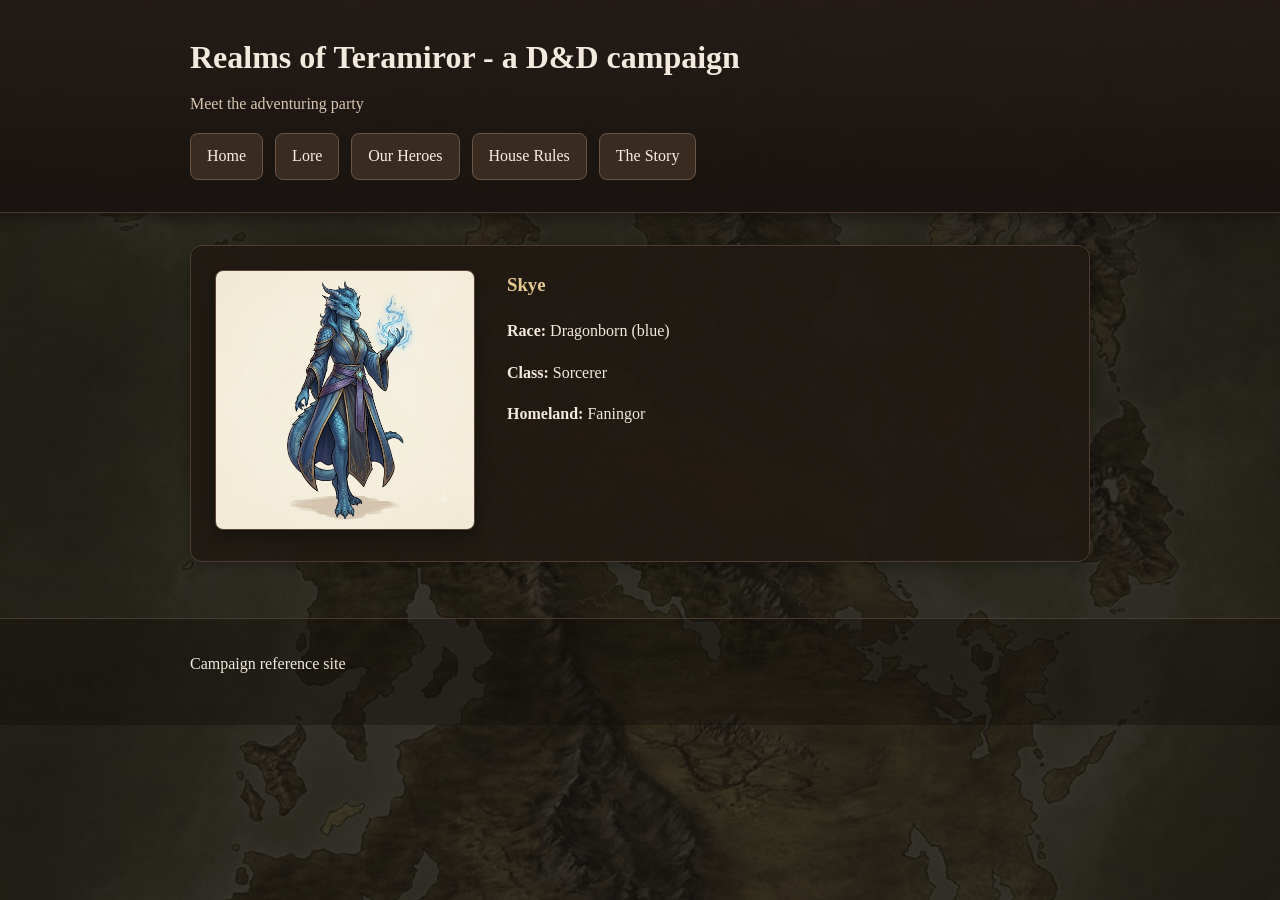
==== characters.html @ 1976ba15 "Add files via upload" ====
<!DOCTYPE html>
<html lang="en">
<head>
  <meta charset="UTF-8" />
  <meta name="viewport" content="width=device-width, initial-scale=1.0"/>
  <title>Our Heroes | Realms of Teramiror</title>
  <link rel="stylesheet" href="style.css"/>
</head>

<script>
  window.addEventListener('DOMContentLoaded', () => {
    const dropdown = document.querySelector('.lore-dropdown');
    let hideTimeout;

    if (!dropdown) {
      console.log('Dropdown not found');
      return;
    }

    console.log('Dropdown found');

    dropdown.addEventListener('mouseenter', () => {
      console.log('enter');
      clearTimeout(hideTimeout);
      dropdown.classList.add('show');
    });

    dropdown.addEventListener('mouseleave', () => {
      console.log('leave');
      hideTimeout = setTimeout(() => {
        console.log('hide');
        dropdown.classList.remove('show');
      }, 150);
    });
  });
</script>
<body>

<header class="site-header">
  <div class="container">
    <h1>Realms of Teramiror - a D&D campaign</h1>
    <p class="tagline">Meet the adventuring party</p>

    <nav class="main-nav">
        <a href="index.html">Home</a>
      
<div class="dropdown lore-dropdown">
  <a class="dropbtn">Lore</a>

  <div class="dropdown-content">
    <a href="general.html">General</a>
    <a href="factions.html">Current Affairs</a>
  </div>
</div>
      
        <a href="characters.html">Our Heroes</a>
        <a href="house-rules.html">House Rules</a>
        <a href="story.html">The Story</a>
      </nav>
  </div>
</header>

<main class="container">
<section class="card">
  <div class="hero-card">
    <div class="hero-image">
      <img src="images/skye.png" alt="Hero Name" />
    </div>

    <div class="hero-info">
      <h3>Skye</h3>

      <p><strong>Race:</strong> Dragonborn (blue)</p>
      <p><strong>Class:</strong> Sorcerer</p>
      <p><strong>Homeland:</strong> Faningor</p>

    </div>
  </div>
</section>
</main>

<footer class="site-footer">
  <div class="container">
    <p>Campaign reference site</p>
  </div>
</footer>

</body>
</html>
---- style.css ----
/* Reset */
* {
  box-sizing: border-box;
}

/* Base page */
body {
  margin: 0;
  font-family: Georgia, "Times New Roman", serif;
  line-height: 1.6;
  color: #f3eadf;
  background-color: #15120f;
  background-image:
    linear-gradient(rgba(21, 18, 15, 0.82), rgba(21, 18, 15, 0.82)),
    url("images/mapp2.jpg");
  background-size: cover;
  background-position: center;
  background-attachment: fixed;
}

/* Layout */
.container {
  width: min(900px, 92%);
  margin: 0 auto;
}

/* Header */
.site-header {
  position: sticky;
  top: 0;
  z-index: 1000;
  background: linear-gradient(
    to bottom,
    rgba(36, 27, 22, 0.96),
    rgba(24, 19, 16, 0.96)
  );
  border-bottom: 1px solid #4a3a2d;
  padding: 2rem 0;
  box-shadow: 0 4px 12px rgba(0, 0, 0, 0.35);
}

.site-header h1 {
  margin: 0;
}

.tagline {
  margin-top: 0.5rem;
  margin-bottom: 1rem;
  color: #d8c7b3;
}

/* Navigation */
.main-nav {
  display: flex;
  flex-wrap: wrap;
  gap: 0.75rem;
  margin-top: 0;
  align-items: center;
}

.main-nav a,
.dropbtn {
  display: inline-block;
  text-decoration: none;
  color: #f8efe4;
  background: #3a2b21;
  padding: 0.6rem 1rem;
  border: 1px solid #6a5443;
  border-radius: 8px;
  transition:
    background 0.15s ease,
    border-color 0.15s ease;
}

.main-nav a:hover,
.dropbtn:hover {
  background: #4a372b;
}

.main-nav a.active,
.dropbtn.active {
  background: #5a4435;
  border-color: #8a6b55;
}

/* Dropdown */
.dropdown {
  position: relative;
  display: inline-block;
}

.dropdown-content {
  display: none;
  position: absolute;
  top: calc(100% + 0.35rem);
  left: 0;
  min-width: 180px;
  padding: 0.3rem 0;
  background: #2a1f18;
  border: 1px solid #6a5443;
  border-radius: 8px;
  box-shadow: 0 8px 20px rgba(0, 0, 0, 0.4);
  z-index: 1100;
}

.dropdown-content a {
  display: block;
  padding: 0.6rem 1rem;
  color: #f8efe4;
  text-decoration: none;
  background: transparent;
  border: 0;
  border-radius: 0;
  white-space: nowrap;
}

.dropdown-content a:hover {
  background: #4a372b;
}

/* Controlled by JavaScript */
.dropdown.show .dropdown-content {
  display: block;
}

/* Main content */
main {
  padding: 2rem 0;
}

/* Cards */
.card {
  background: rgba(33, 25, 19, 0.92);
  border: 1px solid #4f3d31;
  border-radius: 12px;
  padding: 1.5rem;
  margin-bottom: 1.5rem;
  box-shadow: 0 4px 12px rgba(0, 0, 0, 0.25);
}

.hero h2 {
  margin-top: 0;
}

/* Typography */
h2 {
  color: #f4d7a1;
  margin-top: 0;
}

h3 {
  color: #e6c891;
}

p,
li {
  color: #f3eadf;
}

ul {
  padding-left: 1.25rem;
}

/* Links inside content */
main a,
.card a {
  color: #f4d7a1;
}

main a:hover,
.card a:hover {
  color: #ffe2ab;
}

/* Footer */
.site-footer {
  border-top: 1px solid #4a3a2d;
  padding: 1rem 0 2rem;
  color: #c9b7a2;
  background: rgba(12, 9, 7, 0.35);
}

/* Tables */
.table-wrap {
  width: 100%;
  overflow-x: auto;
  -webkit-overflow-scrolling: touch;
  margin-top: 1rem;
}

.lore-table {
  width: 100%;
  min-width: 640px;
  border-collapse: collapse;
  margin-top: 0;
  font-size: 0.95rem;
  background: #d8d2c2;
  color: #2b2118;
  border: 1px solid #5a4636;
}

.lore-table th,
.lore-table td {
  padding: 0.6rem 0.8rem;
  border: 1px solid #5a4636;
  vertical-align: top;
}

.lore-table thead {
  background: #6b6b6b;
}

.lore-table th {
  color: #ffffff;
  text-align: left;
}

.lore-table tbody tr:nth-child(even) {
  background: #cfc8b6;
}

/* Centered images */
.image-center {
  text-align: center;
  margin-top: 1rem;
}

.image-center img {
  display: inline-block;
  max-width: 100%;
  height: auto;
  border-radius: 8px;
  border: 1px solid #5a4636;
  box-shadow: 0 6px 16px rgba(0, 0, 0, 0.35);
}

.image-caption {
  margin-top: 0.5rem;
  font-size: 0.9rem;
  color: #c9b7a2;
}

/* Optional portrait image style */
.portrait-image img {
  width: 100%;
  max-width: 320px;
}

/* Side-by-side images */
.image-row {
  display: flex;
  flex-wrap: nowrap;
  justify-content: center;
  align-items: flex-start;
  gap: 1.5rem;
  margin-top: 1rem;
}

.image-item {
  flex: 1;
  text-align: center;
}

.image-item img {
  width: 100%;
  max-width: 260px;
  height: auto;
  border-radius: 8px;
  border: 1px solid #5a4636;
  box-shadow: 0 6px 16px rgba(0, 0, 0, 0.35);
}

/* Hero cards */
.hero-card {
  display: flex;
  align-items: flex-start;
  gap: 2rem;
}

.hero-image {
  flex: 0 0 260px;
  text-align: center;
}

.hero-image img {
  width: 100%;
  max-width: 260px;
  height: auto;
  border-radius: 8px;
  border: 1px solid #5a4636;
  box-shadow: 0 6px 16px rgba(0, 0, 0, 0.35);
}

.hero-info {
  flex: 1;
  min-width: 0;
}

.hero-info h3 {
  margin-top: 0;
}

/* Mobile-friendly improvements */
@media (max-width: 700px) {
  body {
    background-attachment: scroll;
  }

  .container {
    width: 94%;
  }

  .site-header {
    position: static;
    padding: 1.25rem 0;
  }

  .site-header h1 {
    font-size: 1.5rem;
    line-height: 1.25;
  }

  .tagline {
    margin-bottom: 0.9rem;
    font-size: 0.95rem;
  }

  .main-nav {
    gap: 0.5rem;
  }

  .main-nav a,
  .dropbtn {
    padding: 0.7rem 0.9rem;
    font-size: 0.95rem;
  }

  .dropdown-content {
    min-width: 160px;
  }

  main {
    padding: 1.2rem 0;
  }

  .card {
    padding: 1rem;
    margin-bottom: 1rem;
  }

  h2 {
    font-size: 1.3rem;
  }

  h3 {
    font-size: 1.05rem;
  }

  p,
  li {
    font-size: 0.98rem;
  }

  .lore-table {
    min-width: 560px;
    font-size: 0.9rem;
  }

  .lore-table th,
  .lore-table td {
    padding: 0.5rem 0.65rem;
  }

  .image-center img {
    max-width: 100%;
    height: auto;
  }

  .portrait-image img {
    max-width: 100%;
  }

  /* Keep paired images side by side */
  .image-row {
    flex-direction: row;
    flex-wrap: nowrap;
    justify-content: center;
    align-items: flex-start;
    gap: 0.6rem;
  }

  .image-row .image-item {
    flex: 0 1 48%;
  }

  .image-row .image-item img {
    width: 100%;
    max-width: 130px;
    height: auto;
  }

  /* Hero card on mobile */
  .hero-card {
    display: flex;
    flex-direction: row;
    align-items: flex-start;
    gap: 1rem;
  }

  .hero-image {
    flex: 0 0 130px;
  }

  .hero-image img {
    width: 100%;
    max-width: 130px;
    height: auto;
  }

  .hero-info {
    flex: 1;
    text-align: left;
  }
}

/* Extra-small phones */
@media (max-width: 430px) {
  .main-nav a,
  .dropbtn {
    padding: 0.6rem 0.75rem;
    font-size: 0.9rem;
  }

  .hero-card {
    gap: 0.75rem;
  }

  .hero-image {
    flex-basis: 110px;
  }

  .hero-image img {
    max-width: 110px;
  }

  .image-row .image-item img {
    max-width: 110px;
  }
}
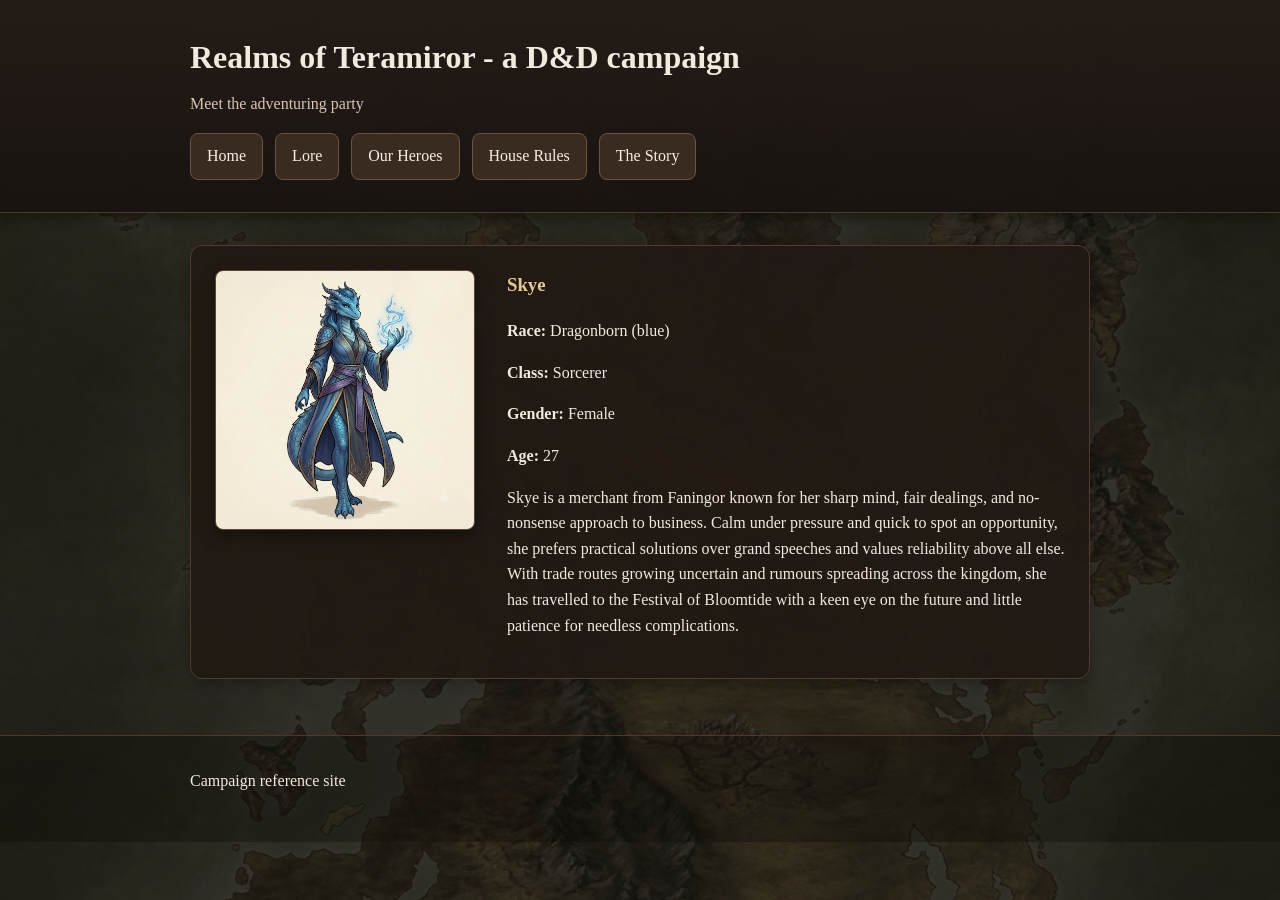
==== commit 5109b3eb: "Add files via upload" ====
--- a/characters.html
+++ b/characters.html
@@ -72,7 +72,9 @@
 
       <p><strong>Race:</strong> Dragonborn (blue)</p>
       <p><strong>Class:</strong> Sorcerer</p>
-      <p><strong>Homeland:</strong> Faningor</p>
+      <p><strong>Gender:</strong> Female</p>
+      <p><strong>Age:</strong> 27</p>
+      <p>Skye is a merchant from Faningor known for her sharp mind, fair dealings, and no-nonsense approach to business. Calm under pressure and quick to spot an opportunity, she prefers practical solutions over grand speeches and values reliability above all else. With trade routes growing uncertain and rumours spreading across the kingdom, she has travelled to the Festival of Bloomtide with a keen eye on the future and little patience for needless complications.</p>
 
     </div>
   </div>
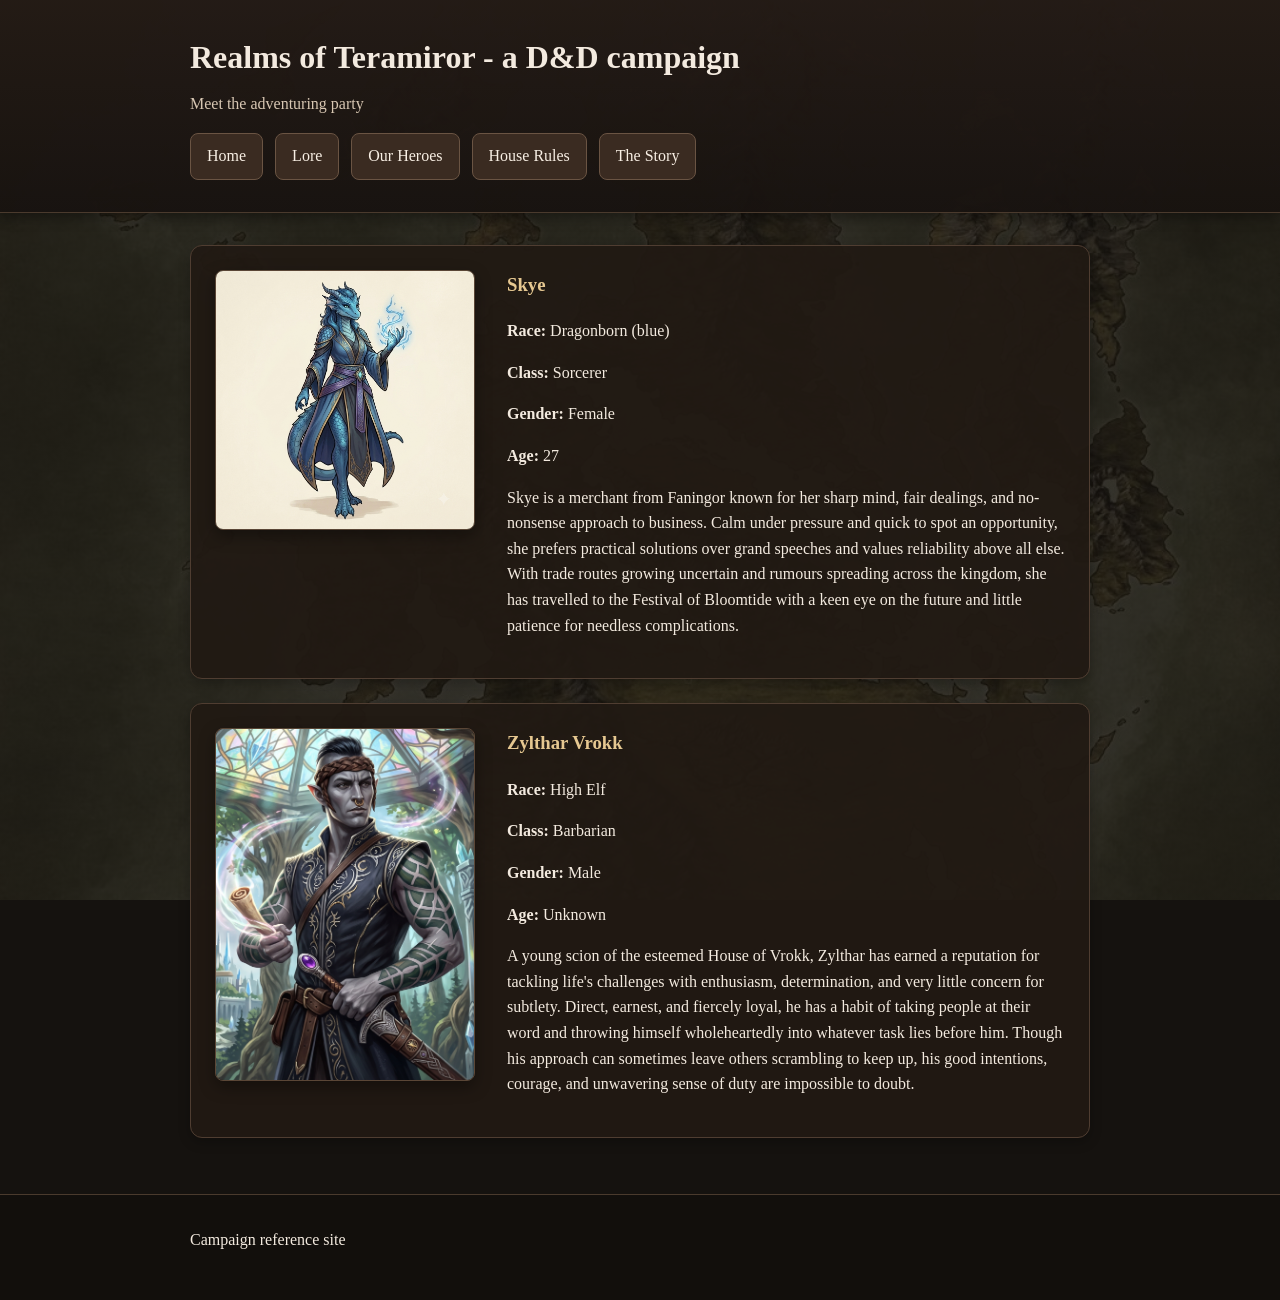
==== commit 14a89cca: "Add files via upload" ====
--- a/characters.html
+++ b/characters.html
@@ -78,6 +78,27 @@
 
     </div>
   </div>
+  
+</section>
+
+<section class="card">
+  <div class="hero-card">
+    <div class="hero-image">
+      <img src="images/zylthar.png" alt="Hero Name" />
+    </div>
+
+    <div class="hero-info">
+      <h3>Zylthar Vrokk</h3>
+
+      <p><strong>Race:</strong> High Elf</p>
+      <p><strong>Class:</strong> Barbarian</p>
+      <p><strong>Gender:</strong> Male</p>
+      <p><strong>Age:</strong> Unknown</p>
+      <p>A young scion of the esteemed House of Vrokk, Zylthar has earned a reputation for tackling life's challenges with enthusiasm, determination, and very little concern for subtlety. Direct, earnest, and fiercely loyal, he has a habit of taking people at their word and throwing himself wholeheartedly into whatever task lies before him. Though his approach can sometimes leave others scrambling to keep up, his good intentions, courage, and unwavering sense of duty are impossible to doubt.</p>
+
+    </div>
+  </div>
+  
 </section>
 </main>
 
--- a/style.css
+++ b/style.css
@@ -400,26 +400,32 @@
   }
 
   /* Hero card on mobile */
+@media (max-width: 700px) {
+
   .hero-card {
-    display: flex;
-    flex-direction: row;
-    align-items: flex-start;
+    flex-direction: column;
+    align-items: center;
+    text-align: center;
     gap: 1rem;
   }
 
   .hero-image {
-    flex: 0 0 130px;
+    flex: none;
   }
 
   .hero-image img {
+    max-width: 180px;
     width: 100%;
-    max-width: 130px;
     height: auto;
   }
 
   .hero-info {
-    flex: 1;
+    width: 100%;
     text-align: left;
+  }
+
+  .hero-info h3 {
+    text-align: center;
   }
 }
 
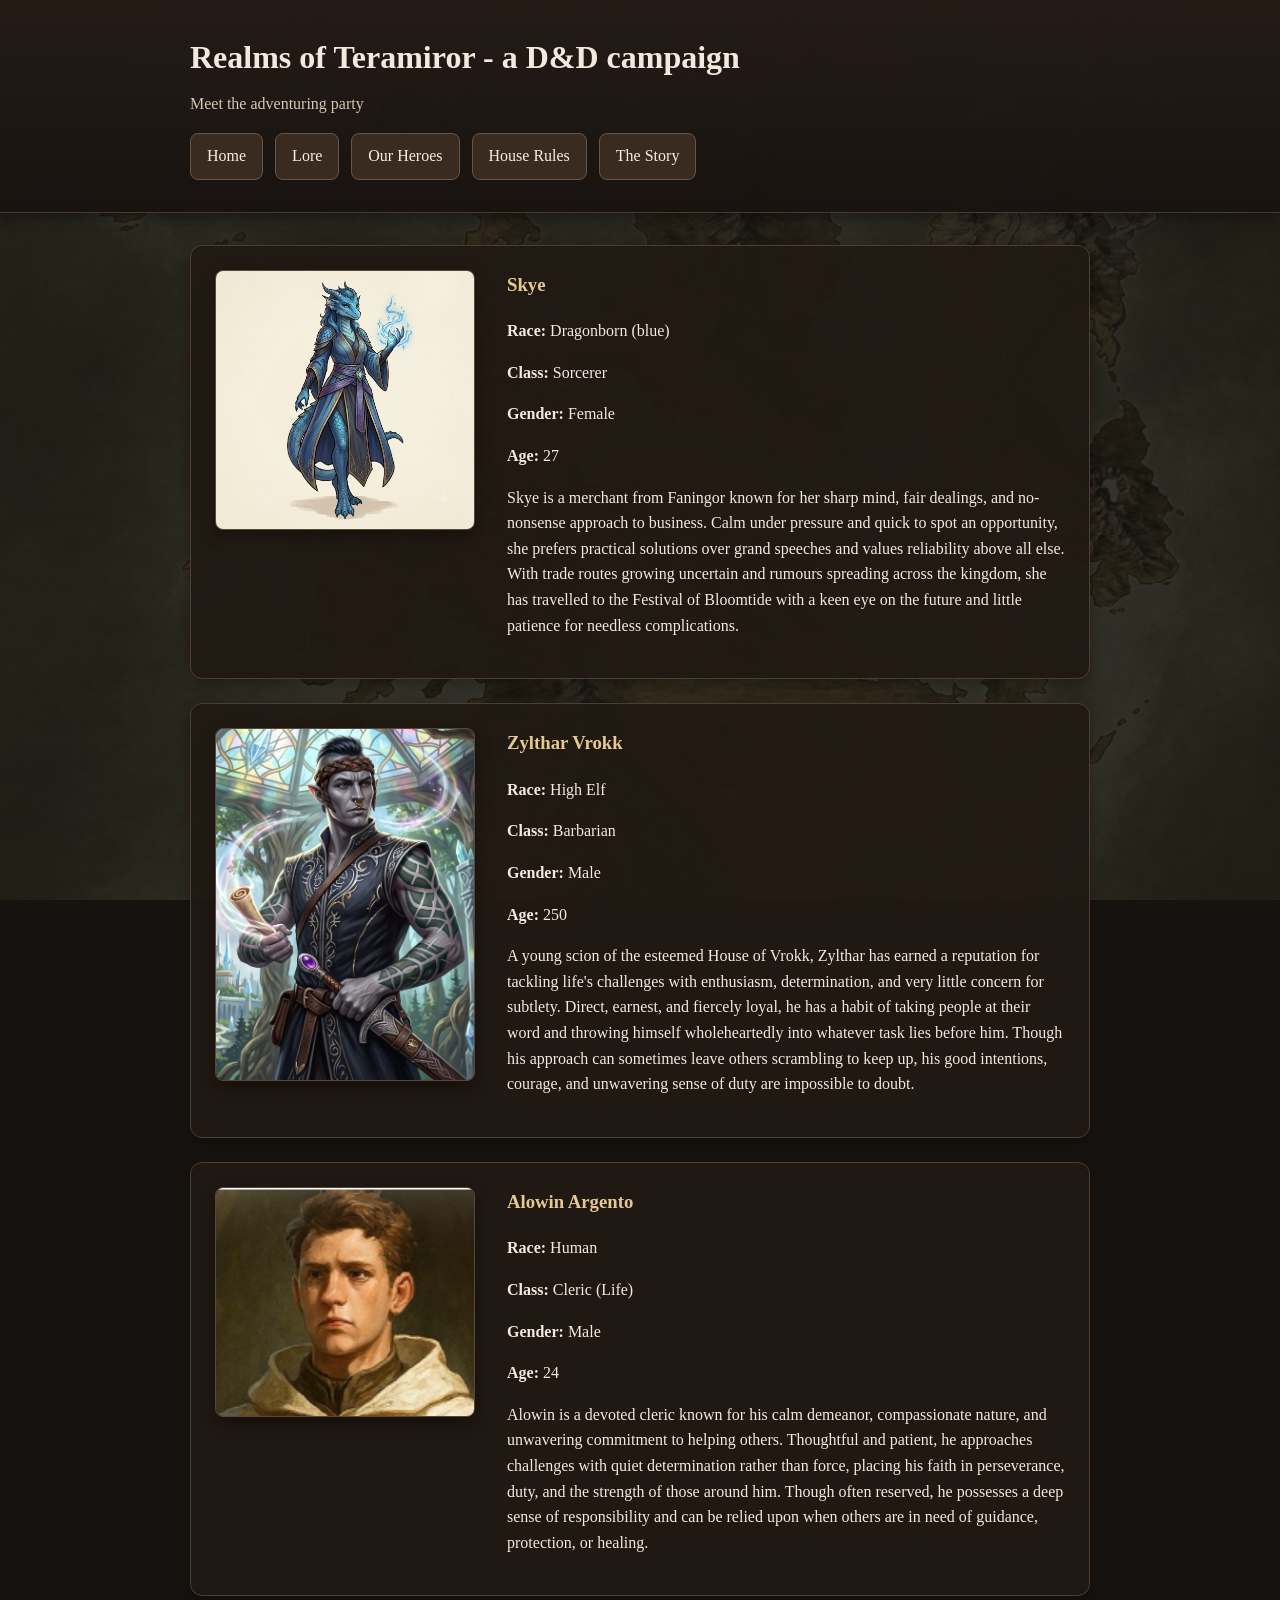
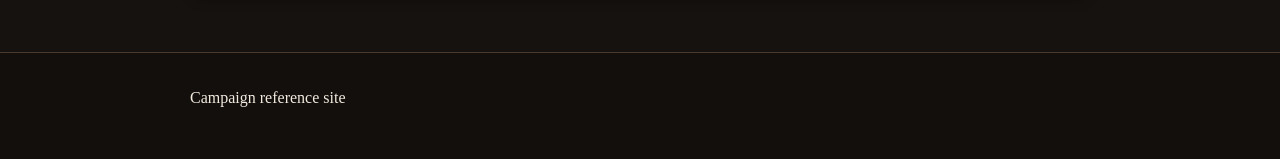
==== commit 0c835e6f: "Add files via upload" ====
--- a/characters.html
+++ b/characters.html
@@ -93,8 +93,28 @@
       <p><strong>Race:</strong> High Elf</p>
       <p><strong>Class:</strong> Barbarian</p>
       <p><strong>Gender:</strong> Male</p>
-      <p><strong>Age:</strong> Unknown</p>
+      <p><strong>Age:</strong> 250</p>
       <p>A young scion of the esteemed House of Vrokk, Zylthar has earned a reputation for tackling life's challenges with enthusiasm, determination, and very little concern for subtlety. Direct, earnest, and fiercely loyal, he has a habit of taking people at their word and throwing himself wholeheartedly into whatever task lies before him. Though his approach can sometimes leave others scrambling to keep up, his good intentions, courage, and unwavering sense of duty are impossible to doubt.</p>
+
+    </div>
+  </div>
+  
+</section>
+
+<section class="card">
+  <div class="hero-card">
+    <div class="hero-image">
+      <img src="images/Alowin.png" alt="Hero Name" />
+    </div>
+
+    <div class="hero-info">
+      <h3>Alowin Argento</h3>
+
+      <p><strong>Race:</strong> Human</p>
+      <p><strong>Class:</strong> Cleric (Life)</p>
+      <p><strong>Gender:</strong> Male</p>
+      <p><strong>Age:</strong> 24</p>
+      <p>Alowin is a devoted cleric known for his calm demeanor, compassionate nature, and unwavering commitment to helping others. Thoughtful and patient, he approaches challenges with quiet determination rather than force, placing his faith in perseverance, duty, and the strength of those around him. Though often reserved, he possesses a deep sense of responsibility and can be relied upon when others are in need of guidance, protection, or healing.</p>
 
     </div>
   </div>
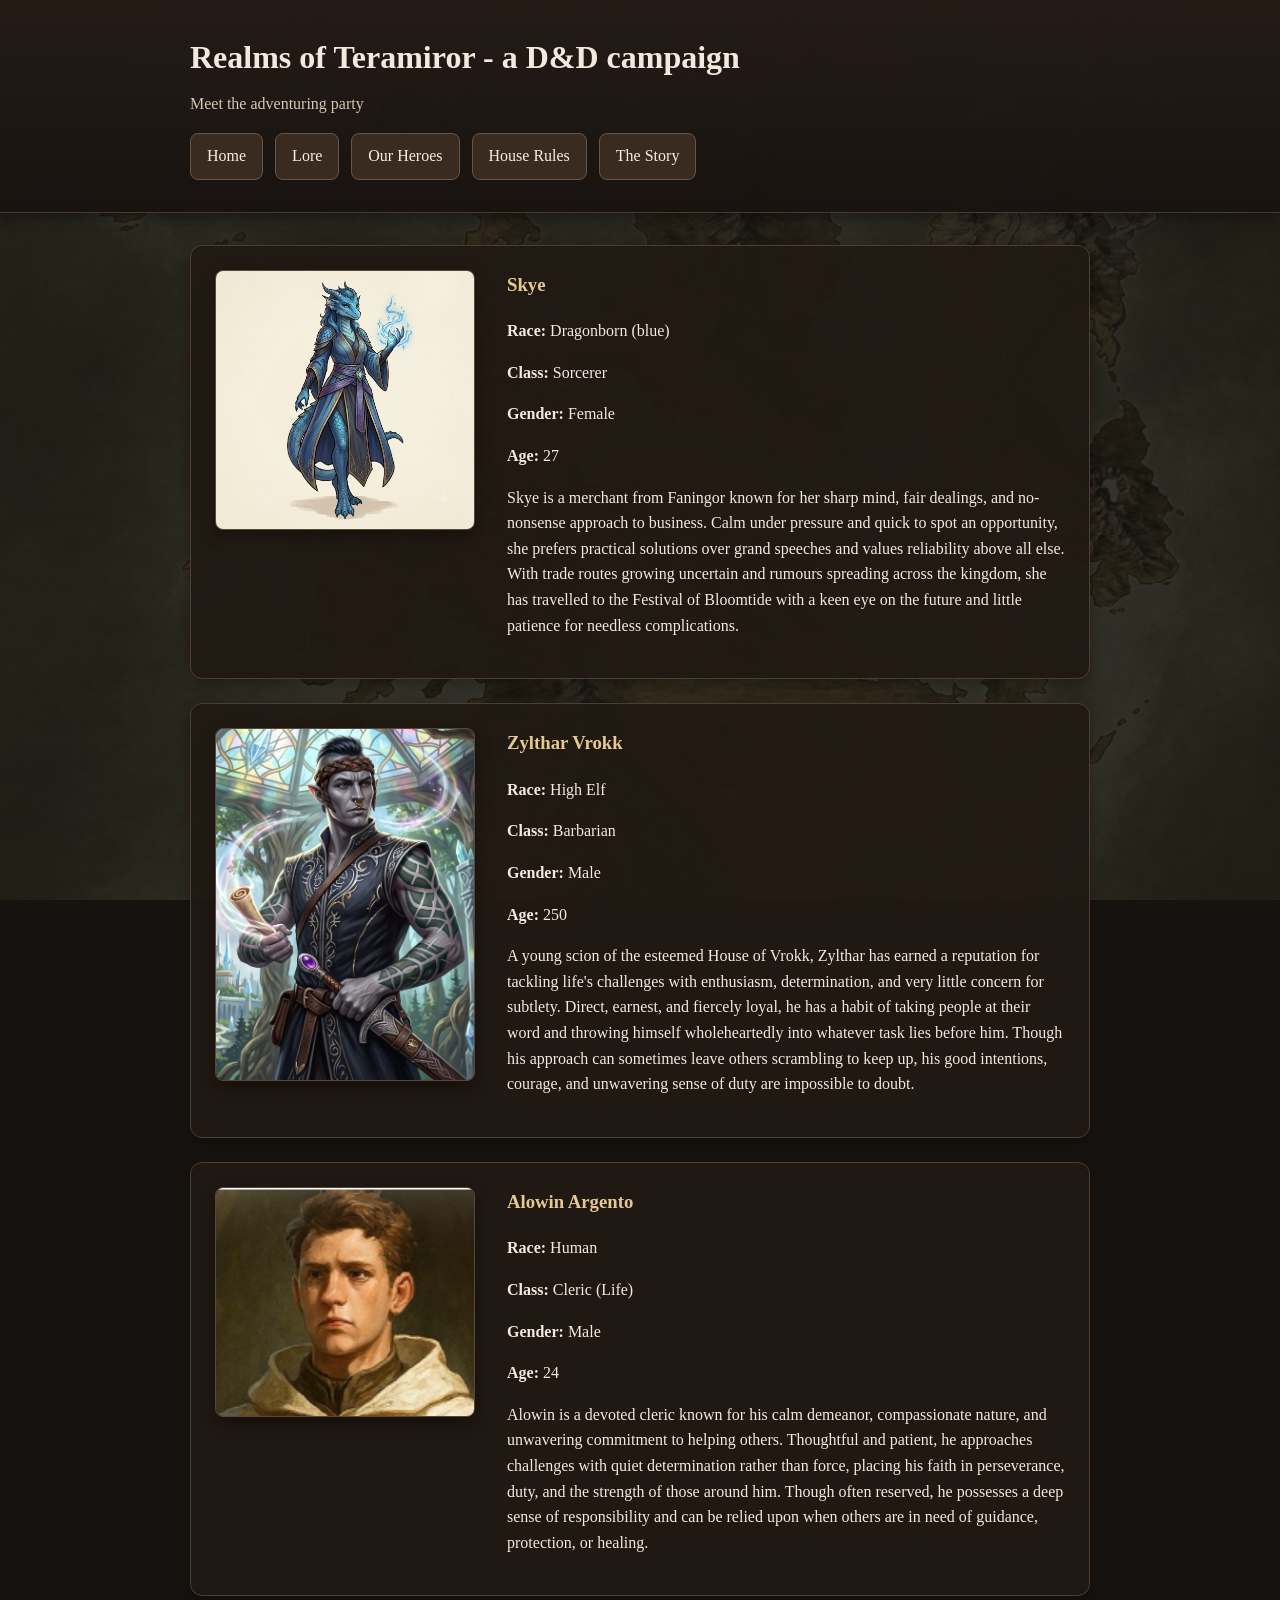
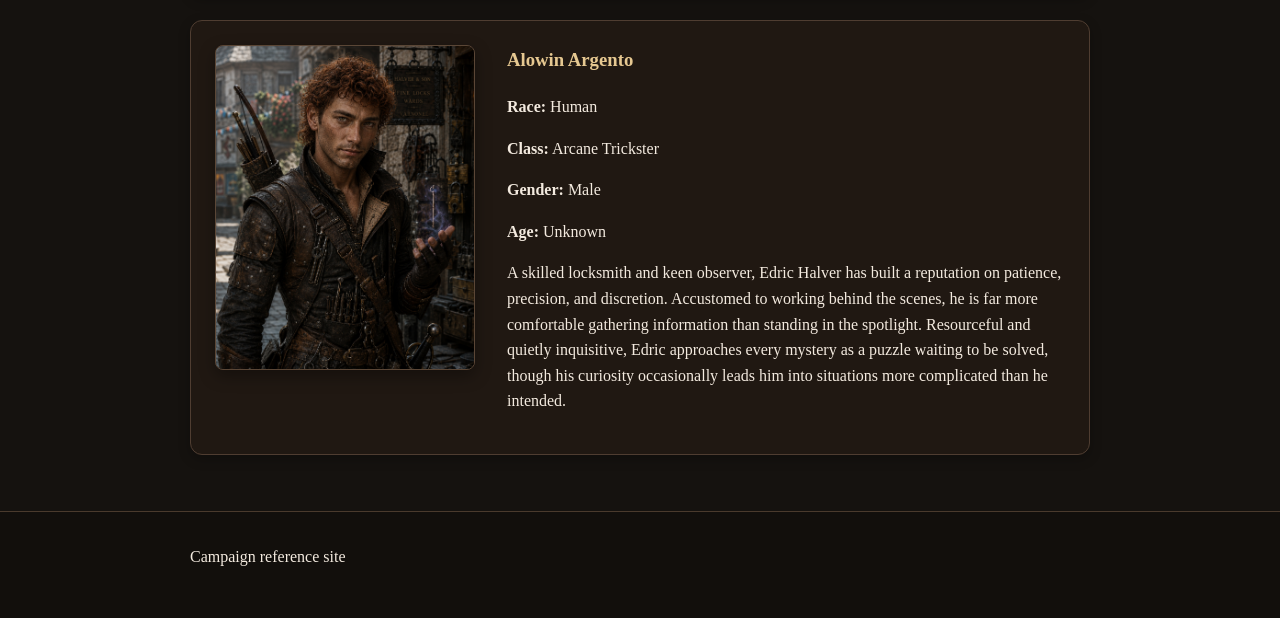
==== commit d6700658: "Add files via upload" ====
--- a/characters.html
+++ b/characters.html
@@ -120,6 +120,26 @@
   </div>
   
 </section>
+
+<section class="card">
+  <div class="hero-card">
+    <div class="hero-image">
+      <img src="images/Edric Halver .png" alt="Hero Name" />
+    </div>
+
+    <div class="hero-info">
+      <h3>Alowin Argento</h3>
+
+      <p><strong>Race:</strong> Human</p>
+      <p><strong>Class:</strong> Arcane Trickster</p>
+      <p><strong>Gender:</strong> Male</p>
+      <p><strong>Age:</strong> Unknown</p>
+      <p>A skilled locksmith and keen observer, Edric Halver has built a reputation on patience, precision, and discretion. Accustomed to working behind the scenes, he is far more comfortable gathering information than standing in the spotlight. Resourceful and quietly inquisitive, Edric approaches every mystery as a puzzle waiting to be solved, though his curiosity occasionally leads him into situations more complicated than he intended.</p>
+
+    </div>
+  </div>
+  
+</section>
 </main>
 
 <footer class="site-footer">
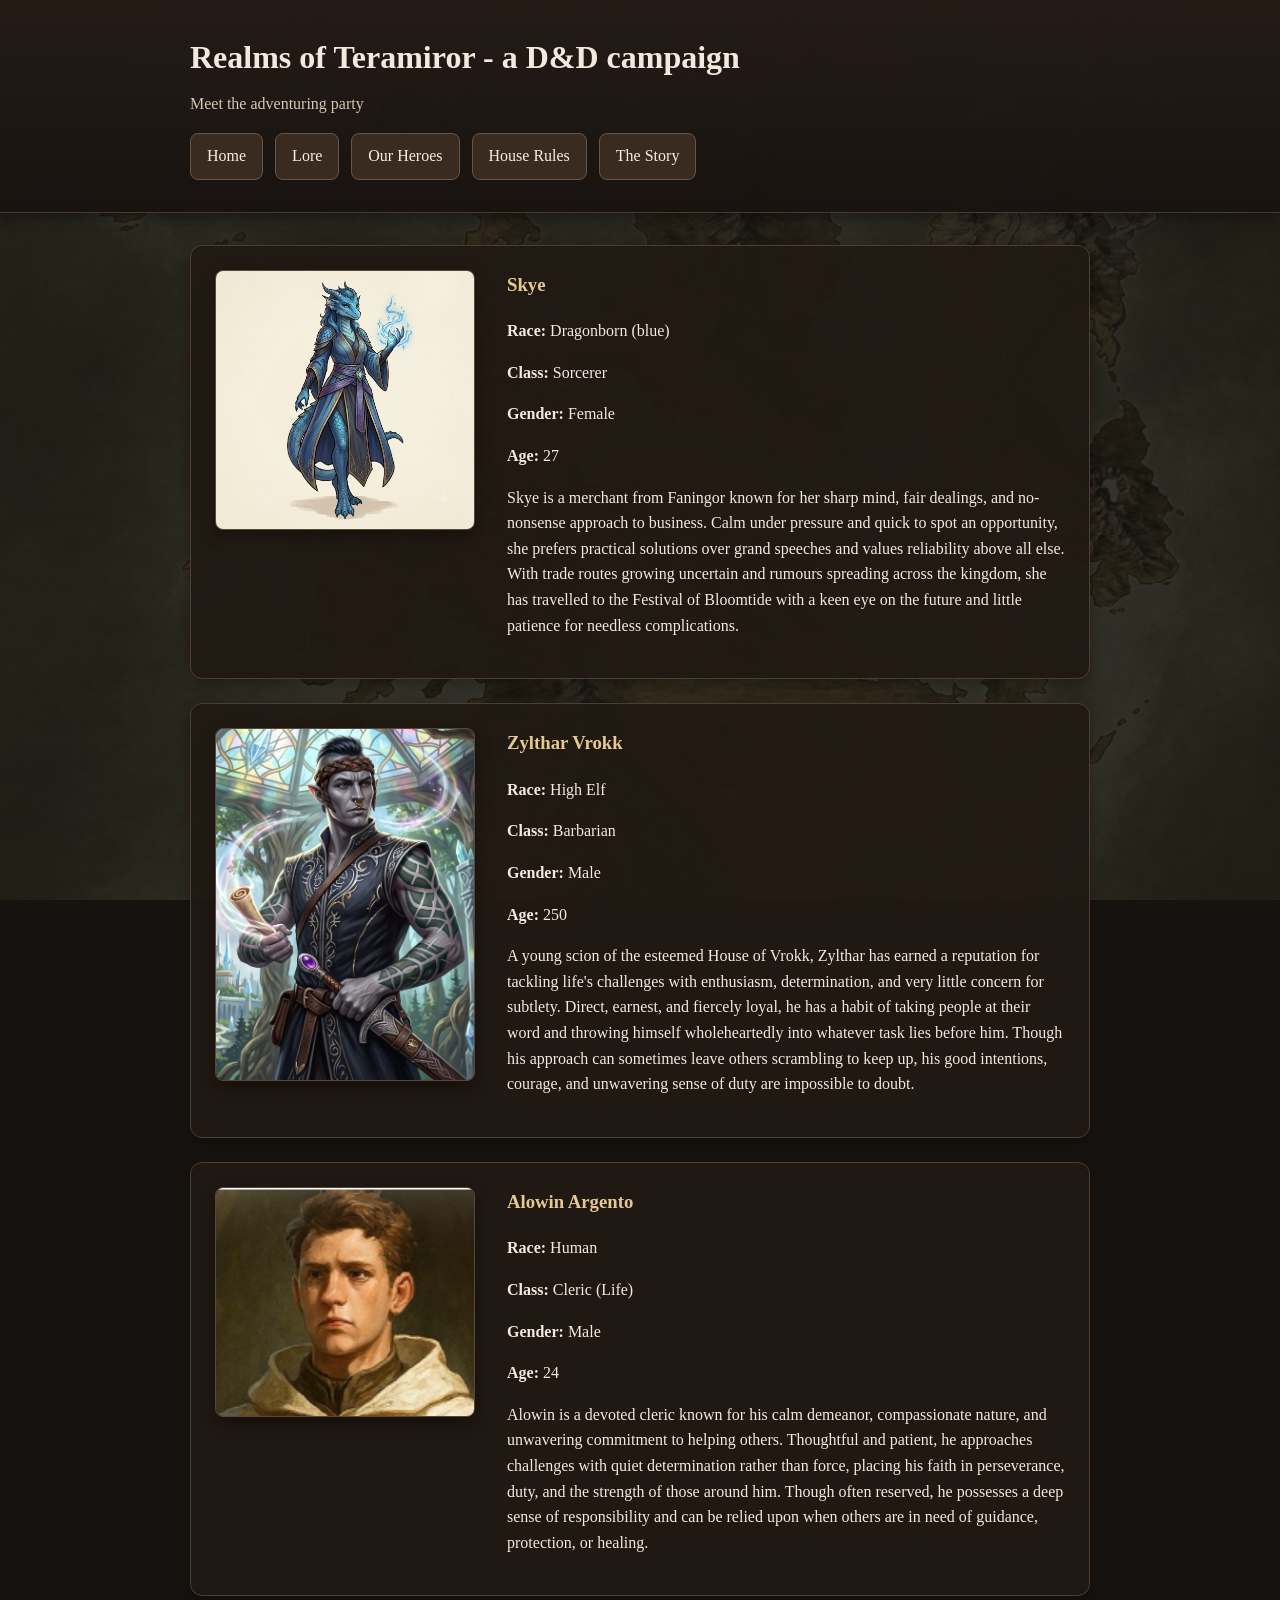
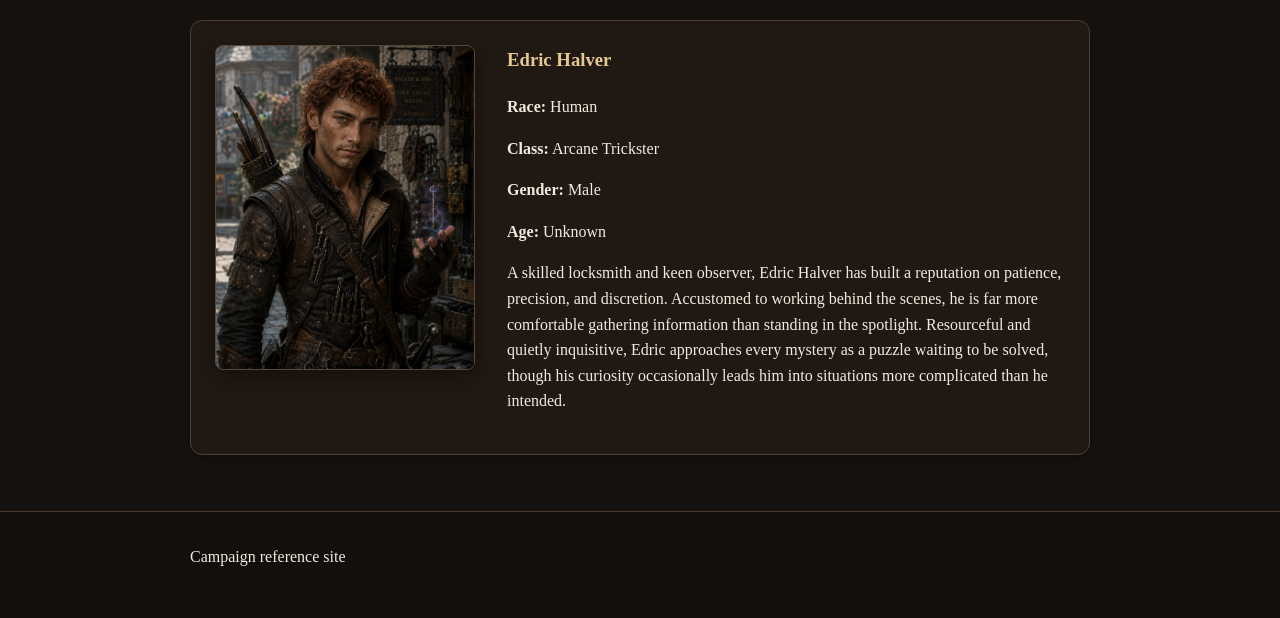
==== commit 5a01ccdf: "Add files via upload" ====
--- a/characters.html
+++ b/characters.html
@@ -128,7 +128,7 @@
     </div>
 
     <div class="hero-info">
-      <h3>Alowin Argento</h3>
+      <h3>Edric Halver</h3>
 
       <p><strong>Race:</strong> Human</p>
       <p><strong>Class:</strong> Arcane Trickster</p>
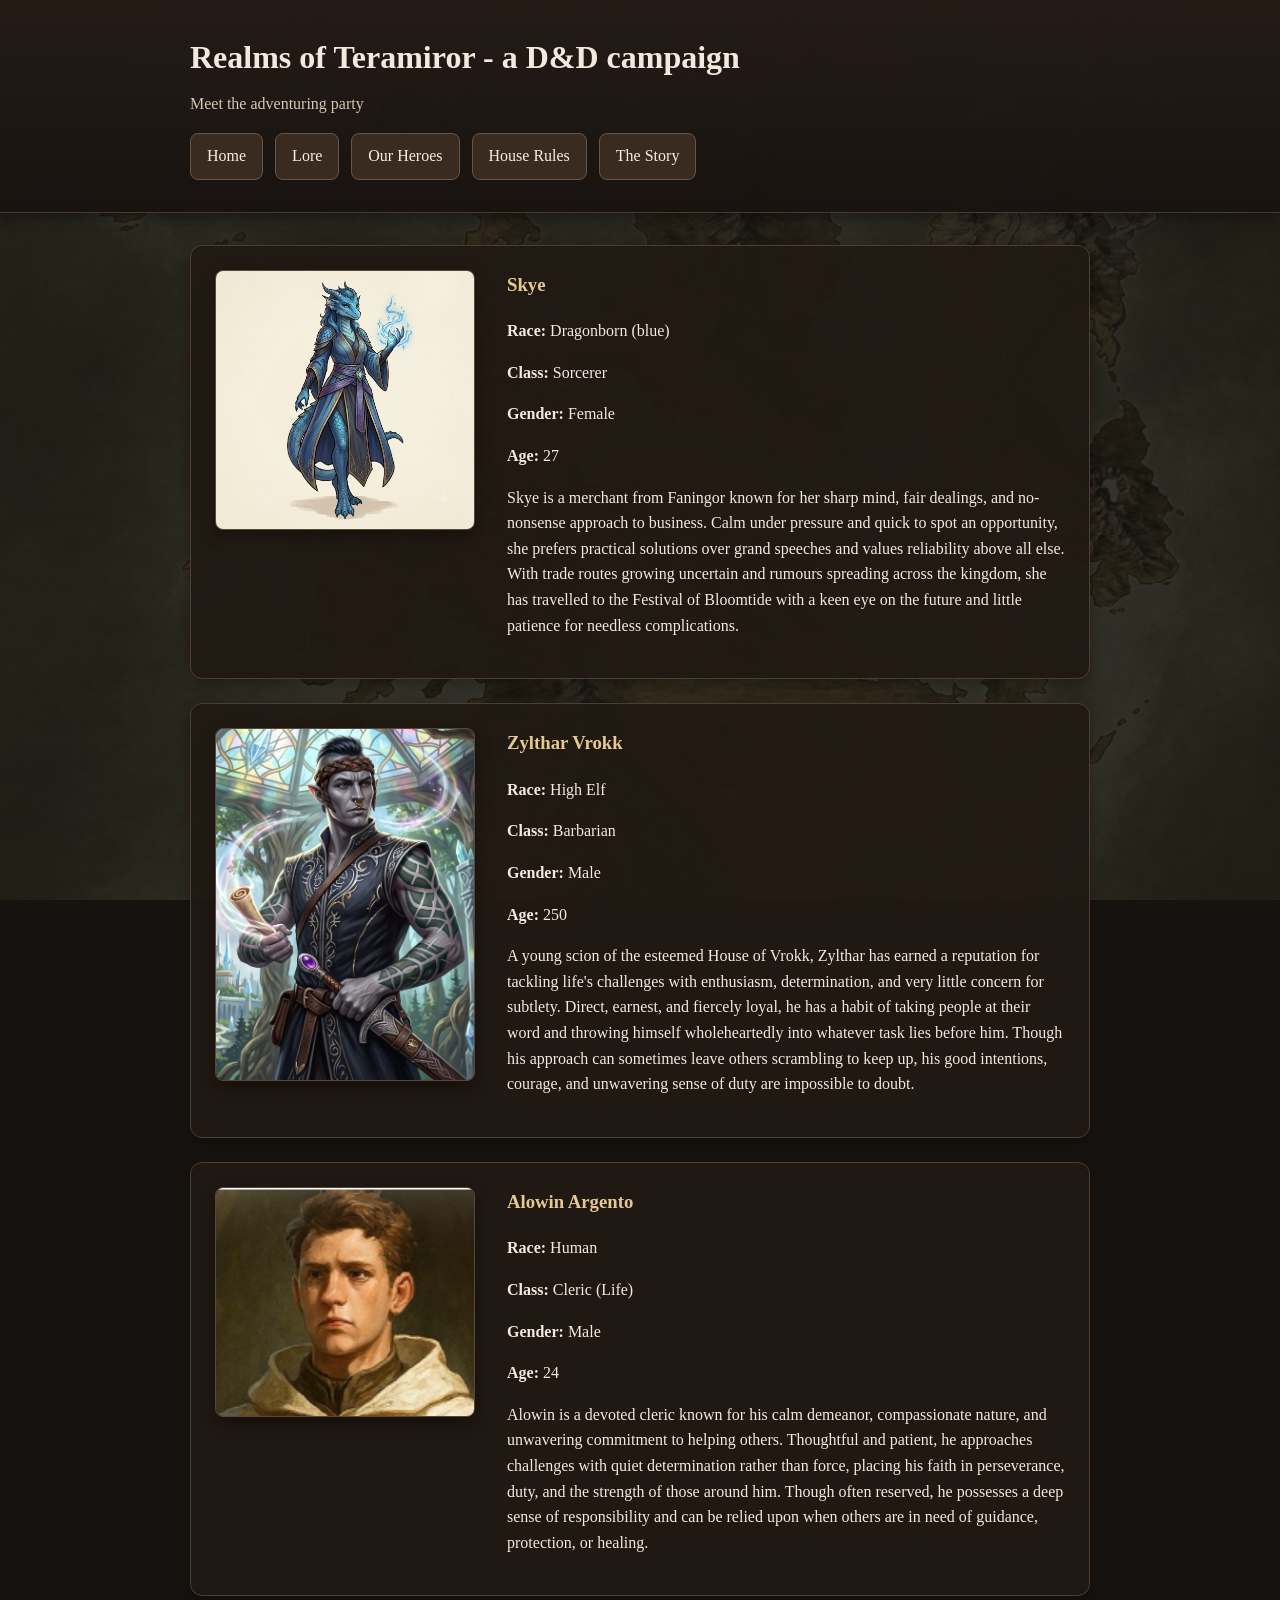
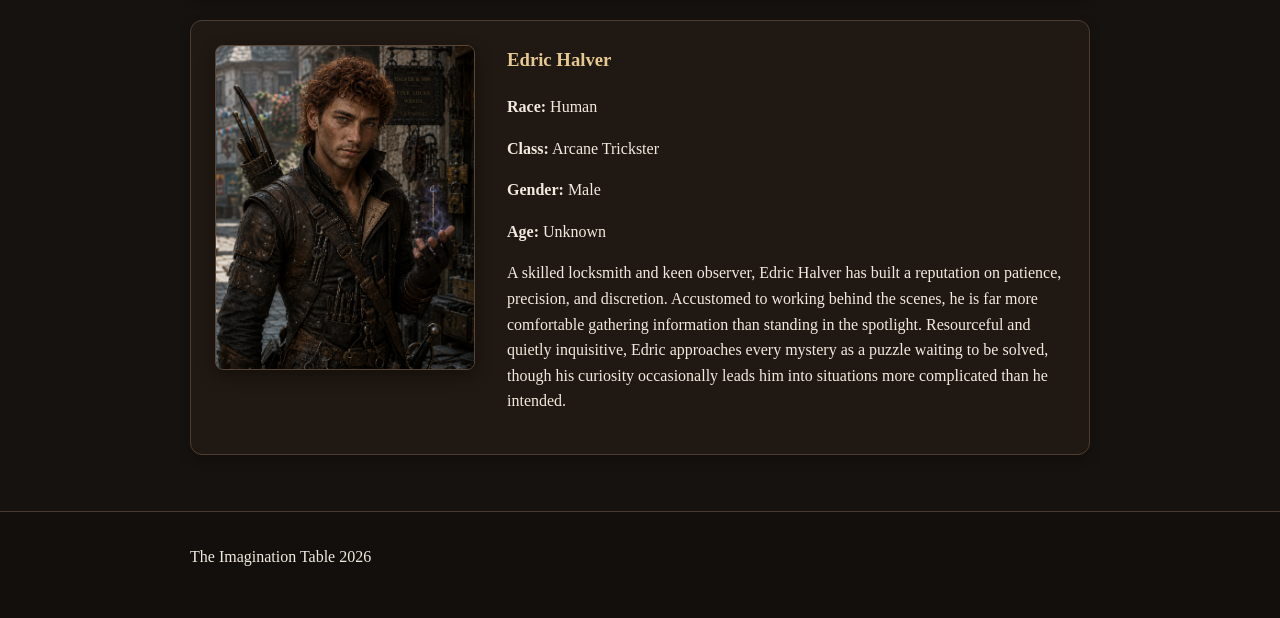
==== commit ac6bbd0b: "Add files via upload" ====
--- a/characters.html
+++ b/characters.html
@@ -5,6 +5,7 @@
   <meta name="viewport" content="width=device-width, initial-scale=1.0"/>
   <title>Our Heroes | Realms of Teramiror</title>
   <link rel="stylesheet" href="style.css"/>
+  <link rel="icon" type="image/png" href="images/logotab.png">
 </head>
 
 <script>
@@ -144,7 +145,7 @@
 
 <footer class="site-footer">
   <div class="container">
-    <p>Campaign reference site</p>
+    <p>The Imagination Table 2026</p>
   </div>
 </footer>
 
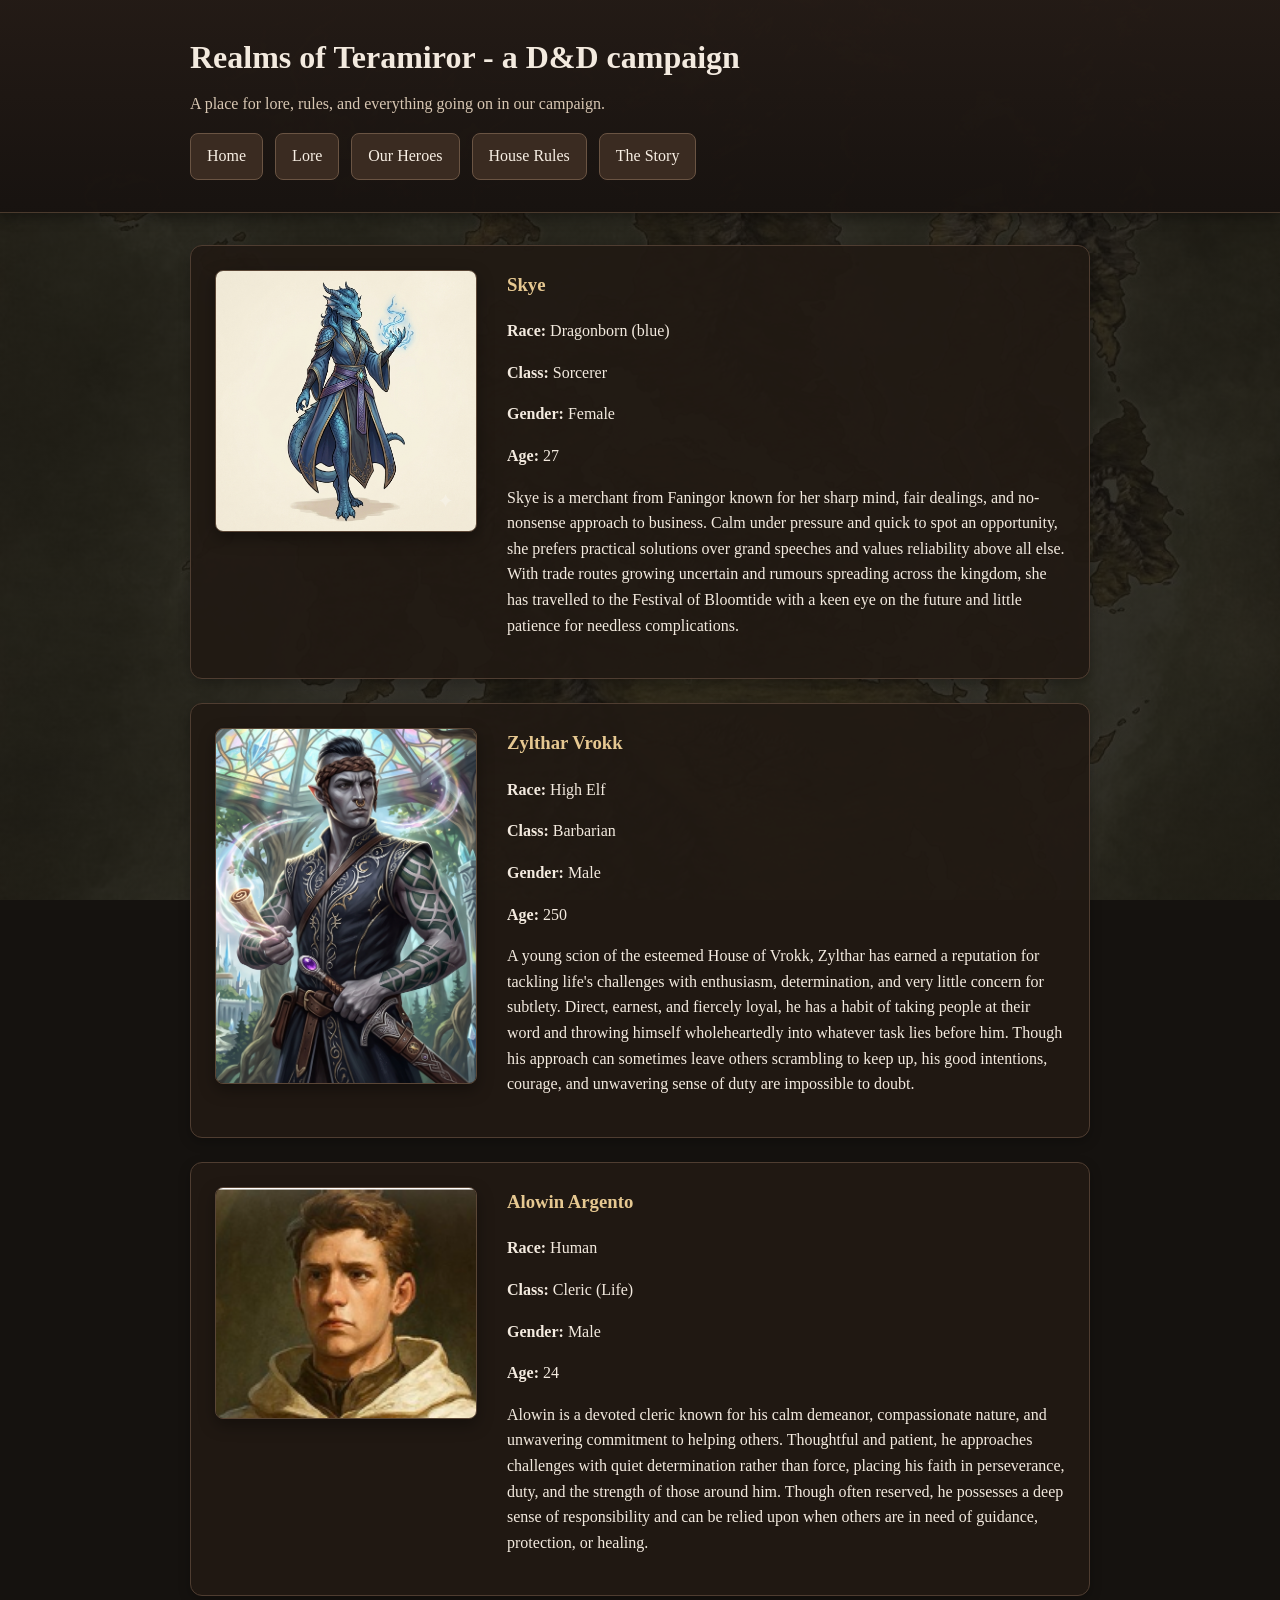
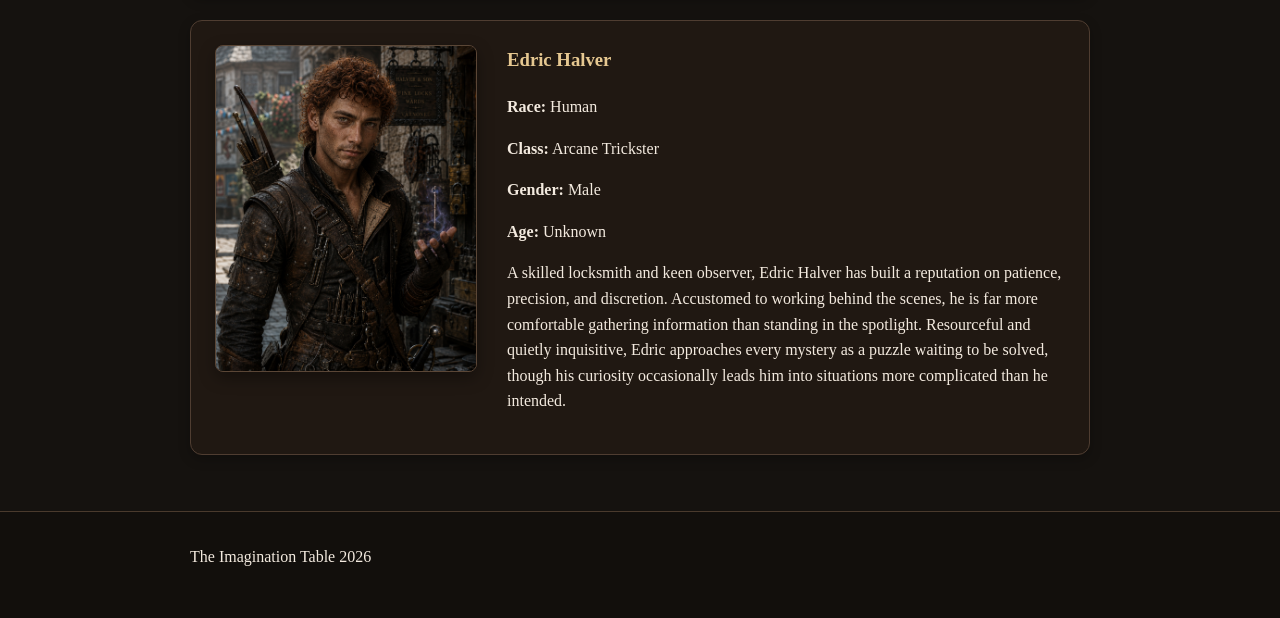
==== commit edf12107: "Add files via upload" ====
--- a/characters.html
+++ b/characters.html
@@ -37,29 +37,7 @@
 </script>
 <body>
 
-<header class="site-header">
-  <div class="container">
-    <h1>Realms of Teramiror - a D&D campaign</h1>
-    <p class="tagline">Meet the adventuring party</p>
-
-    <nav class="main-nav">
-        <a href="index.html">Home</a>
-      
-<div class="dropdown lore-dropdown">
-  <a class="dropbtn">Lore</a>
-
-  <div class="dropdown-content">
-    <a href="general.html">General</a>
-    <a href="factions.html">Current Affairs</a>
-  </div>
-</div>
-      
-        <a href="characters.html">Our Heroes</a>
-        <a href="house-rules.html">House Rules</a>
-        <a href="story.html">The Story</a>
-      </nav>
-  </div>
-</header>
+<div id="site-header"></div>
 
 <main class="container">
 <section class="card">
@@ -143,11 +121,7 @@
 </section>
 </main>
 
-<footer class="site-footer">
-  <div class="container">
-    <p>The Imagination Table 2026</p>
-  </div>
-</footer>
-
+<div id="site-footer"></div>
+<script src="layout.js"></script>
 </body>
 </html>
--- a/style.css
+++ b/style.css
@@ -1,6 +1,571 @@
+ChatGPT Plus
+
+
+
+
+
+ok. i am doing what you recommended. but let me give you some more detail and context. First of all the campaign is called 'Realms of Teramiror'
+Also, i have omitted the character-creation part as it is not needed. Also did some changes to the page titles. I will show you in the attached image.
+Besides that, i  want the page to be a preparation before session 1 but also it will be used ongoingly during the campaign to share a summary of every session - both for fun and also for the characters to keep up/track with.
+There will also be a page showing who the characters ara (Our Heroes).
+
+Apply these details and context going forward
+
+
+ok but can you first give me the basic code to enter in all the pages. These are the pages i have to fill:
+
+
+index.html is ready, of course
+
+
+Those sub-buttons need fixing.
+They should appear only when i hover over Teramiror Lore, and disappear otherwise.
+
+
+ok but now the 'Teramiror Lore' button needs fixing. It should be aligned identically with the others
+
+where???
+i have this 
+
+one second. When i click on 'Home' it shows like this:
+
+
+Can we fix it?
+
+02c16d28-a9ae-4553-a84d-9b0437df3a30.png
+eb0fe500-a4cb-4e4f-a68c-24991d9fa3dd.png
+ok that worked. but i'm going to be a bit picky. Look
+
+When i click on 'Home' there is a big space between the text and the buttons. The space is reduced when i click on the other buttons. I want the space to remain the same when i click on all buttons.
+
+
+ok good, this is how it looks now:
+
+
+now, i need to fill History and Factions with the same style, before i give it content.
+
+Thought for a couple of seconds
+Generated image: Map of Teramiror realm
+
+
+Edit
+
+
+Generated image: Fantasy map on aged parchment
+
+
+Edit
+
+
+i want this part to always show on top even when scrolling downwards 
+
+ok 
+it is looking good, but can we add some more space on top and bottom?
+
+no no, this i mean
+
+ok in this menu, can we make the sub-menu stay for at least 1 sec before it disappears whenever i move the mouse away from the button 'Lore'
+
+ok when i asked you to make dropdown last 1 sec. With JS. It's not working. I have this in CSS
+(part of it, at least)
+
+here's what i see:
+
+no you're wrong. It is in the images folder, look 
+
+Generated image: Royal banner of Faningor's kingdom
+
+
+Edit
+
+
+Generated image: Heraldic banner of a dragonborn realm
+
+
+Edit
+
+
+Generated image: Heraldic banner of the High Elves
+
+
+Edit
+
+
+Generated image: Heraldic banner with silver stag emblem
+
+
+Edit
+
+
+Generated image: Iron Hills dwarf banner design
+
+
+Edit
+
+
+Generated image: Varnonel merchant city banner
+
+
+Edit
+
+
+Generated image: Drow banner with silver spider emblem
+
+
+Edit
+
+
+Generated image: Drow banner with sinister spider emblem
+
+Edit
+
+
+ok can you remove the white background for this image please?
+
+banners-alberon.png
+banners-faningor.png
+banners-ironhills.png
+banners-kalak.png
+banners-rhuedon.png
+banners-varnonel.png
+ok here you go
+
+
+Sat, Jul 11 at 9:44 PM
+acd9a5f0-0506-4a1f-b2c4-a626f29a94ae.png
+d5945271-0673-4551-8be5-605c8e80b334.png
+ok, now let's write a short summary description on the character. Writr eit for me, has to be a short paragraph, and not revealing any background of the character perse.
+Use these images as guidelines:
+
+Tue, Jul 14 at 2:01 PM
+ok, now i need a very small logo to upload in this part of the tabs
+Can you generate me one fit for the theme? no colours needed
+
+Generated image: Medieval tower and crossed swords logo
+
+Edit
+
+
+i did all you said but still getting this in github
+
+
+
+ yes all confirmed
+
+
+
+
+Today 3:25 PM
+019bcf83-77d3-4b4c-8da0-1035c8dd4008.png
+b295581d-4738-4572-ae1c-3b09e98559fa.png
+ok. now , is there a way to make the top menu, and bottom footer remain as they are but without the need to have them added into every html document?
+I mean these parts:
+
+Let’s do it carefully without breaking the site.
+
+Step 1: Create the shared files
+In the root of your GitHub repository, create these three files:
+
+header.html
+footer.html
+layout.js
+Keep them in the same folder as index.html for now. That makes the setup simpler.
+
+Your repository should look roughly like this:
+
+index.html
+lore.html
+heroes.html
+house-rules.html
+story.html
+header.html
+footer.html
+layout.js
+style.css
+Step 2: Move the header into header.html
+Open one of your existing pages and find the complete top section containing:
+
+the title;
+
+the subtitle;
+
+the navigation buttons;
+
+any dropdown menus.
+
+Copy the whole header element.
+
+It may currently look something like this:
+
+<header>
+    <div class="header-content">
+        <h1>Realms of Teramiror - a D&amp;D campaign</h1>
+
+        <p>
+            A place for lore, rules, and everything going on in our campaign.
+        </p>
+
+        <nav>
+            <a href="index.html">Home</a>
+            <a href="lore.html">Lore</a>
+            <a href="heroes.html">Our Heroes</a>
+            <a href="house-rules.html">House Rules</a>
+            <a href="story.html">The Story</a>
+        </nav>
+    </div>
+</header>
+Paste that into:
+
+header.html
+Do not include:
+
+<!DOCTYPE html>
+<html>
+<head>
+<body>
+header.html should contain only the reusable header markup.
+
+For example:
+
+<header class="site-header">
+    <div class="header-content">
+        <h1>Realms of Teramiror - a D&amp;D campaign</h1>
+
+        <p>
+            A place for lore, rules, and everything going on in our campaign.
+        </p>
+
+        <nav class="main-navigation">
+            <a href="/index.html">Home</a>
+            <a href="/lore.html">Lore</a>
+            <a href="/heroes.html">Our Heroes</a>
+            <a href="/house-rules.html">House Rules</a>
+            <a href="/story.html">The Story</a>
+        </nav>
+    </div>
+</header>
+Because your custom domain is now the main address, links beginning with / will resolve from:
+
+https://teramiror.quest/
+That makes them work consistently even when a page is inside a subfolder.
+
+Step 3: Move the footer into footer.html
+Find the footer in one existing page.
+
+It may look something like:
+
+<footer>
+    <p>The Imagination Table 2026</p>
+</footer>
+Move it into:
+
+footer.html
+For example:
+
+<footer class="site-footer">
+    <p>The Imagination Table 2026</p>
+</footer>
+Again, do not include the full page structure.
+
+Step 4: Create layout.js
+Paste this into:
+
+layout.js
+async function loadComponent(elementId, filePath) {
+    const targetElement = document.getElementById(elementId);
+
+    if (!targetElement) {
+        console.warn(`Element #${elementId} was not found.`);
+        return;
+    }
+
+    try {
+        const response = await fetch(filePath);
+
+        if (!response.ok) {
+            throw new Error(
+                `Could not load ${filePath}. HTTP status: ${response.status}`
+            );
+        }
+
+        targetElement.innerHTML = await response.text();
+    } catch (error) {
+        console.error(`Error loading ${filePath}:`, error);
+    }
+}
+
+async function loadLayout() {
+    await loadComponent("site-header", "/header.html");
+    await loadComponent("site-footer", "/footer.html");
+}
+
+document.addEventListener("DOMContentLoaded", loadLayout);
+This loads both shared files after the page structure is ready.
+
+Step 5: Test it on one page only
+Do not change every page yet.
+
+Start with one page, preferably:
+
+index.html
+Remove the existing header from that page and replace it with:
+
+<div id="site-header"></div>
+Remove the existing footer and replace it with:
+
+<div id="site-footer"></div>
+Near the bottom of the page, immediately before </body>, add:
+
+<script src="/layout.js"></script>
+The basic structure should now look like this:
+
+<!DOCTYPE html>
+<html lang="en">
+<head>
+    <meta charset="UTF-8">
+    <meta
+        name="viewport"
+        content="width=device-width, initial-scale=1.0"
+    >
+
+    <title>Realms of Teramiror</title>
+
+    <link rel="stylesheet" href="/style.css">
+</head>
+
+<body>
+    <div id="site-header"></div>
+
+    <main>
+        <!-- Existing page-specific content stays here -->
+    </main>
+
+    <div id="site-footer"></div>
+
+    <script src="/layout.js"></script>
+</body>
+</html>
+Leave all your page-specific content unchanged.
+
+Step 6: Keep the header sticky
+This is the important part.
+
+In your CSS, the sticky rule should apply to the actual header loaded from header.html.
+
+Use:
+
+.site-header {
+    position: sticky;
+    top: 0;
+    z-index: 1000;
+}
+You will probably also want its existing background so content cannot show through it:
+
+.site-header {
+    position: sticky;
+    top: 0;
+    z-index: 1000;
+    background: #1c1511;
+}
+However, there is one trap.
+
+The placeholder:
+
+<div id="site-header"></div>
+must not have CSS such as:
+
+overflow: hidden;
+overflow: auto;
+overflow: scroll;
+A parent with certain overflow settings can interfere with position: sticky.
+
+Also check that neither body nor a large wrapper around the header has problematic overflow rules.
+
+Safe defaults are:
+
+html,
+body {
+    overflow-x: hidden;
+}
+Avoid setting:
+
+body {
+    overflow: hidden;
+}
+because that can prevent normal page scrolling.
+
+Step 7: Commit and test
+Commit these changes:
+
+Added shared header, footer and layout loader
+Then visit:
+
+https://teramiror.quest
+Check all of the following:
+
+The header appears.
+
+The footer appears.
+
+The page content remains intact.
+
+The header stays at the top while scrolling.
+
+The navigation links work.
+
+The page works on mobile.
+
+The browser console shows no red errors.
+
+To open the browser console in Edge or Chrome:
+
+F12 → Console
+Important: test through the website, not by opening the HTML file locally
+This method uses:
+
+fetch()
+It will not work reliably when you double-click index.html and open it as:
+
+file:///...
+Test it through GitHub Pages:
+
+https://teramiror.quest
+or through a local web server.
+
+Step 8: Convert the other pages
+Once index.html works correctly, repeat the same change on every page:
+
+Replace the copied header with:
+
+<div id="site-header"></div>
+Replace the copied footer with:
+
+<div id="site-footer"></div>
+Add before </body>:
+
+<script src="/layout.js"></script>
+Make sure every page also loads the stylesheet using a root-relative path:
+
+<link rel="stylesheet" href="/style.css">
+That prevents paths from breaking if some pages are placed in folders.
+
+One likely complication: your dropdown JavaScript
+You previously mentioned that your navigation includes dropdown behaviour.
+
+If your dropdown script currently runs immediately, like this:
+
+const dropdown = document.querySelector(".dropdown");
+it may run before header.html has been inserted.
+
+In that case, the dropdown will not work because the navigation does not exist yet when the script runs.
+
+The clean fix is to initialise the navigation after loading the header.
+
+Update layout.js like this:
+
+async function loadComponent(elementId, filePath) {
+    const targetElement = document.getElementById(elementId);
+
+    if (!targetElement) {
+        console.warn(`Element #${elementId} was not found.`);
+        return;
+    }
+
+    const response = await fetch(filePath);
+
+    if (!response.ok) {
+        throw new Error(
+            `Could not load ${filePath}. HTTP status: ${response.status}`
+        );
+    }
+
+    targetElement.innerHTML = await response.text();
+}
+
+function initialiseNavigation() {
+    const dropdowns = document.querySelectorAll(".dropdown");
+
+    dropdowns.forEach((dropdown) => {
+        const button = dropdown.querySelector(".dropdown-button");
+        const menu = dropdown.querySelector(".dropdown-content");
+
+        if (!button || !menu) {
+            return;
+        }
+
+        button.addEventListener("click", () => {
+            menu.classList.toggle("show");
+        });
+    });
+}
+
+async function loadLayout() {
+    try {
+        await loadComponent("site-header", "/header.html");
+        initialiseNavigation();
+
+        await loadComponent("site-footer", "/footer.html");
+    } catch (error) {
+        console.error("Could not load the site layout:", error);
+    }
+}
+
+document.addEventListener("DOMContentLoaded", loadLayout);
+Do not copy this dropdown section blindly unless it matches your existing HTML classes. Your current navigation code should be moved or called after the header loads.
+
+Your first action
+For now, complete only these four changes:
+
+Create header.html.
+
+Create footer.html.
+
+Create layout.js.
+
+Convert only index.html.
+
+Then test the site before modifying the remaining pages.
+
+
+ok can i give you my current CSS file and you give me a whole updated version?
+
+Yes—upload the current CSS file here, and I’ll return a complete updated version that preserves your existing design while making the shared header stay sticky and keeping the footer/layout working correctly.
+
+
+
+Pasted code.css
+File
+
+Done. I updated your CSS so the shared header wrapper remains sticky after being loaded through layout.js, including on mobile. I also preserved the rest of your existing styling and galleries. 
+
+
+teramiror-style-updated.css
+
+Replace your current CSS file with this one. The shared page structure should use:
+
+<div id="site-header"></div>
+
+<main>
+    <!-- Page content -->
+</main>
+
+<div id="site-footer"></div>
+The important change is that #site-header is now the sticky element, rather than relying only on the injected <header> itself. 
+
+
+Library
+/
+teramiror-style-updated.css
+
+
 /* Reset */
 * {
   box-sizing: border-box;
+}
+
+/* Smooth scrolling for session index links */
+html {
+  scroll-behavior: smooth;
 }
 
 /* Base page */
@@ -16,7 +581,11 @@
   background-size: cover;
   background-position: center;
   background-attachment: fixed;
-}
+  overflow-x: hidden;
+}
+
+/* Do not apply overflow: hidden/auto/scroll to #site-header or its parents,
+   because that can interfere with sticky positioning. */
 
 /* Layout */
 .container {
@@ -24,18 +593,27 @@
   margin: 0 auto;
 }
 
-/* Header */
-.site-header {
+/* Shared header wrapper
+   The header is inserted into this element by layout.js.
+   Making the wrapper sticky is the most reliable approach. */
+#site-header {
   position: sticky;
   top: 0;
   z-index: 1000;
+  width: 100%;
+}
+
+/* Header */
+.site-header {
+  position: relative;
+  width: 100%;
+  padding: 2rem 0;
   background: linear-gradient(
     to bottom,
-    rgba(36, 27, 22, 0.96),
-    rgba(24, 19, 16, 0.96)
+    rgba(36, 27, 22, 0.98),
+    rgba(24, 19, 16, 0.98)
   );
   border-bottom: 1px solid #4a3a2d;
-  padding: 2rem 0;
   box-shadow: 0 4px 12px rgba(0, 0, 0, 0.35);
 }
 
@@ -53,18 +631,18 @@
 .main-nav {
   display: flex;
   flex-wrap: wrap;
+  align-items: center;
   gap: 0.75rem;
   margin-top: 0;
-  align-items: center;
 }
 
 .main-nav a,
 .dropbtn {
   display: inline-block;
+  padding: 0.6rem 1rem;
+  color: #f8efe4;
   text-decoration: none;
-  color: #f8efe4;
   background: #3a2b21;
-  padding: 0.6rem 1rem;
   border: 1px solid #6a5443;
   border-radius: 8px;
   transition:
@@ -94,13 +672,13 @@
   position: absolute;
   top: calc(100% + 0.35rem);
   left: 0;
+  z-index: 1100;
   min-width: 180px;
   padding: 0.3rem 0;
   background: #2a1f18;
   border: 1px solid #6a5443;
   border-radius: 8px;
   box-shadow: 0 8px 20px rgba(0, 0, 0, 0.4);
-  z-index: 1100;
 }
 
 .dropdown-content a {
@@ -108,10 +686,10 @@
   padding: 0.6rem 1rem;
   color: #f8efe4;
   text-decoration: none;
+  white-space: nowrap;
   background: transparent;
   border: 0;
   border-radius: 0;
-  white-space: nowrap;
 }
 
 .dropdown-content a:hover {
@@ -130,11 +708,11 @@
 
 /* Cards */
 .card {
+  padding: 1.5rem;
+  margin-bottom: 1.5rem;
   background: rgba(33, 25, 19, 0.92);
   border: 1px solid #4f3d31;
   border-radius: 12px;
-  padding: 1.5rem;
-  margin-bottom: 1.5rem;
   box-shadow: 0 4px 12px rgba(0, 0, 0, 0.25);
 }
 
@@ -142,10 +720,16 @@
   margin-top: 0;
 }
 
+/* Prevent session titles from hiding behind the sticky header */
+.session-section,
+section[id] {
+  scroll-margin-top: 220px;
+}
+
 /* Typography */
 h2 {
+  margin-top: 0;
   color: #f4d7a1;
-  margin-top: 0;
 }
 
 h3 {
@@ -172,38 +756,94 @@
   color: #ffe2ab;
 }
 
+/* Horizontal separator */
+hr {
+  margin: 2rem 0;
+  border: 0;
+  border-top: 1px solid #4f3d31;
+}
+
+/* Session index */
+.session-menu {
+  margin: 0;
+  padding-left: 1.25rem;
+}
+
+.session-menu li {
+  margin-bottom: 0.6rem;
+}
+
+.session-menu li:last-child {
+  margin-bottom: 0;
+}
+
+.session-menu a {
+  font-size: 1.05rem;
+  text-decoration: none;
+}
+
+.session-menu a:hover {
+  text-decoration: underline;
+}
+
+/* Back to Index link */
+.back-to-top {
+  margin-top: 2rem;
+  margin-bottom: 0;
+  font-size: 0.95rem;
+  text-align: right;
+}
+
+.back-to-top a {
+  color: #f4d7a1;
+  font-weight: bold;
+  text-decoration: none;
+  transition: color 0.2s ease;
+}
+
+.back-to-top a:hover {
+  color: #ffe2ab;
+  text-decoration: underline;
+}
+
+/* Shared footer wrapper */
+#site-footer {
+  width: 100%;
+}
+
 /* Footer */
 .site-footer {
-  border-top: 1px solid #4a3a2d;
+  width: 100%;
   padding: 1rem 0 2rem;
   color: #c9b7a2;
   background: rgba(12, 9, 7, 0.35);
+  border-top: 1px solid #4a3a2d;
 }
 
 /* Tables */
 .table-wrap {
   width: 100%;
+  margin-top: 1rem;
   overflow-x: auto;
   -webkit-overflow-scrolling: touch;
-  margin-top: 1rem;
 }
 
 .lore-table {
   width: 100%;
   min-width: 640px;
-  border-collapse: collapse;
   margin-top: 0;
   font-size: 0.95rem;
+  color: #2b2118;
   background: #d8d2c2;
-  color: #2b2118;
   border: 1px solid #5a4636;
+  border-collapse: collapse;
 }
 
 .lore-table th,
 .lore-table td {
   padding: 0.6rem 0.8rem;
+  vertical-align: top;
   border: 1px solid #5a4636;
-  vertical-align: top;
 }
 
 .lore-table thead {
@@ -221,22 +861,23 @@
 
 /* Centered images */
 .image-center {
+  margin-top: 1rem;
   text-align: center;
-  margin-top: 1rem;
 }
 
 .image-center img {
   display: inline-block;
   max-width: 100%;
   height: auto;
+  border: 1px solid #5a4636;
   border-radius: 8px;
-  border: 1px solid #5a4636;
   box-shadow: 0 6px 16px rgba(0, 0, 0, 0.35);
 }
 
 .image-caption {
-  margin-top: 0.5rem;
+  margin: 0.5rem 0 0;
   font-size: 0.9rem;
+  line-height: 1.4;
   color: #c9b7a2;
 }
 
@@ -246,7 +887,12 @@
   max-width: 320px;
 }
 
-/* Side-by-side images */
+/*
+  Standard image row.
+
+  On desktop, all images remain on one row.
+  Four images will automatically share the available width.
+*/
 .image-row {
   display: flex;
   flex-wrap: nowrap;
@@ -257,16 +903,19 @@
 }
 
 .image-item {
-  flex: 1;
+  flex: 1 1 0;
+  min-width: 0;
   text-align: center;
 }
 
 .image-item img {
+  display: block;
   width: 100%;
   max-width: 260px;
   height: auto;
+  margin: 0 auto;
+  border: 1px solid #5a4636;
   border-radius: 8px;
-  border: 1px solid #5a4636;
   box-shadow: 0 6px 16px rgba(0, 0, 0, 0.35);
 }
 
@@ -286,8 +935,8 @@
   width: 100%;
   max-width: 260px;
   height: auto;
+  border: 1px solid #5a4636;
   border-radius: 8px;
-  border: 1px solid #5a4636;
   box-shadow: 0 6px 16px rgba(0, 0, 0, 0.35);
 }
 
@@ -298,6 +947,50 @@
 
 .hero-info h3 {
   margin-top: 0;
+}
+
+/* Session image collage */
+.session-gallery {
+  display: grid;
+  grid-template-columns: repeat(12, minmax(0, 1fr));
+  grid-auto-rows: 180px;
+  gap: 12px;
+  margin: 2rem 0;
+}
+
+.gallery-item {
+  grid-column: span 4;
+  grid-row: span 1;
+  margin: 0;
+  overflow: hidden;
+  background: #171310;
+  border: 1px solid #5a4636;
+  border-radius: 8px;
+  box-shadow: 0 6px 16px rgba(0, 0, 0, 0.35);
+}
+
+.gallery-item-large {
+  grid-column: span 8;
+  grid-row: span 2;
+}
+
+.gallery-item-wide {
+  grid-column: span 8;
+}
+
+.gallery-item img {
+  display: block;
+  width: 100%;
+  height: 100%;
+  object-fit: cover;
+  transition:
+    transform 0.25s ease,
+    filter 0.25s ease;
+}
+
+.gallery-item:hover img {
+  filter: brightness(1.05);
+  transform: scale(1.03);
 }
 
 /* Mobile-friendly improvements */
@@ -310,8 +1003,13 @@
     width: 94%;
   }
 
+  #site-header {
+    position: sticky;
+    top: 0;
+  }
+
   .site-header {
-    position: static;
+    position: relative;
     padding: 1.25rem 0;
   }
 
@@ -348,6 +1046,12 @@
     margin-bottom: 1rem;
   }
 
+  /* Allow anchored sections to clear the compact sticky mobile header */
+  .session-section,
+  section[id] {
+    scroll-margin-top: 190px;
+  }
+
   h2 {
     font-size: 1.3rem;
   }
@@ -361,6 +1065,10 @@
     font-size: 0.98rem;
   }
 
+  .session-menu a {
+    font-size: 1rem;
+  }
+
   .lore-table {
     min-width: 560px;
     font-size: 0.9rem;
@@ -380,33 +1088,39 @@
     max-width: 100%;
   }
 
-  /* Keep paired images side by side */
+  /*
+    Mobile image row:
+    two images per row.
+  */
   .image-row {
-    flex-direction: row;
-    flex-wrap: nowrap;
+    flex-wrap: wrap;
     justify-content: center;
-    align-items: flex-start;
-    gap: 0.6rem;
+    gap: 1rem;
   }
 
   .image-row .image-item {
-    flex: 0 1 48%;
+    flex: 0 1 calc(50% - 0.5rem);
+    max-width: calc(50% - 0.5rem);
   }
 
   .image-row .image-item img {
     width: 100%;
-    max-width: 130px;
+    max-width: 180px;
     height: auto;
-  }
-
-  /* Hero card on mobile */
-@media (max-width: 700px) {
-
+    margin: 0 auto;
+  }
+
+  .image-row .image-caption {
+    font-size: 0.82rem;
+    line-height: 1.35;
+  }
+
+  /* Hero cards on mobile */
   .hero-card {
     flex-direction: column;
     align-items: center;
+    gap: 1rem;
     text-align: center;
-    gap: 1rem;
   }
 
   .hero-image {
@@ -414,8 +1128,8 @@
   }
 
   .hero-image img {
+    width: 100%;
     max-width: 180px;
-    width: 100%;
     height: auto;
   }
 
@@ -426,6 +1140,24 @@
 
   .hero-info h3 {
     text-align: center;
+  }
+
+  /* Session collage on mobile */
+  .session-gallery {
+    grid-template-columns: repeat(2, minmax(0, 1fr));
+    grid-auto-rows: 180px;
+    gap: 10px;
+  }
+
+  .gallery-item,
+  .gallery-item-wide {
+    grid-column: span 1;
+    grid-row: span 1;
+  }
+
+  .gallery-item-large {
+    grid-column: span 2;
+    grid-row: span 2;
   }
 }
 
@@ -441,15 +1173,38 @@
     gap: 0.75rem;
   }
 
-  .hero-image {
-    flex-basis: 110px;
-  }
-
   .hero-image img {
-    max-width: 110px;
+    max-width: 165px;
+  }
+
+  /* Keep two images per row on smaller phones */
+  .image-row {
+    gap: 0.7rem;
+  }
+
+  .image-row .image-item {
+    flex-basis: calc(50% - 0.35rem);
+    max-width: calc(50% - 0.35rem);
   }
 
   .image-row .image-item img {
-    max-width: 110px;
-  }
-}+    max-width: 150px;
+  }
+
+  .image-row .image-caption {
+    font-size: 0.78rem;
+  }
+
+  /* Stack the session collage on very small screens */
+  .session-gallery {
+    display: block;
+  }
+
+  .gallery-item,
+  .gallery-item-large,
+  .gallery-item-wide {
+    width: 100%;
+    height: 230px;
+    margin-bottom: 12px;
+  }
+}
